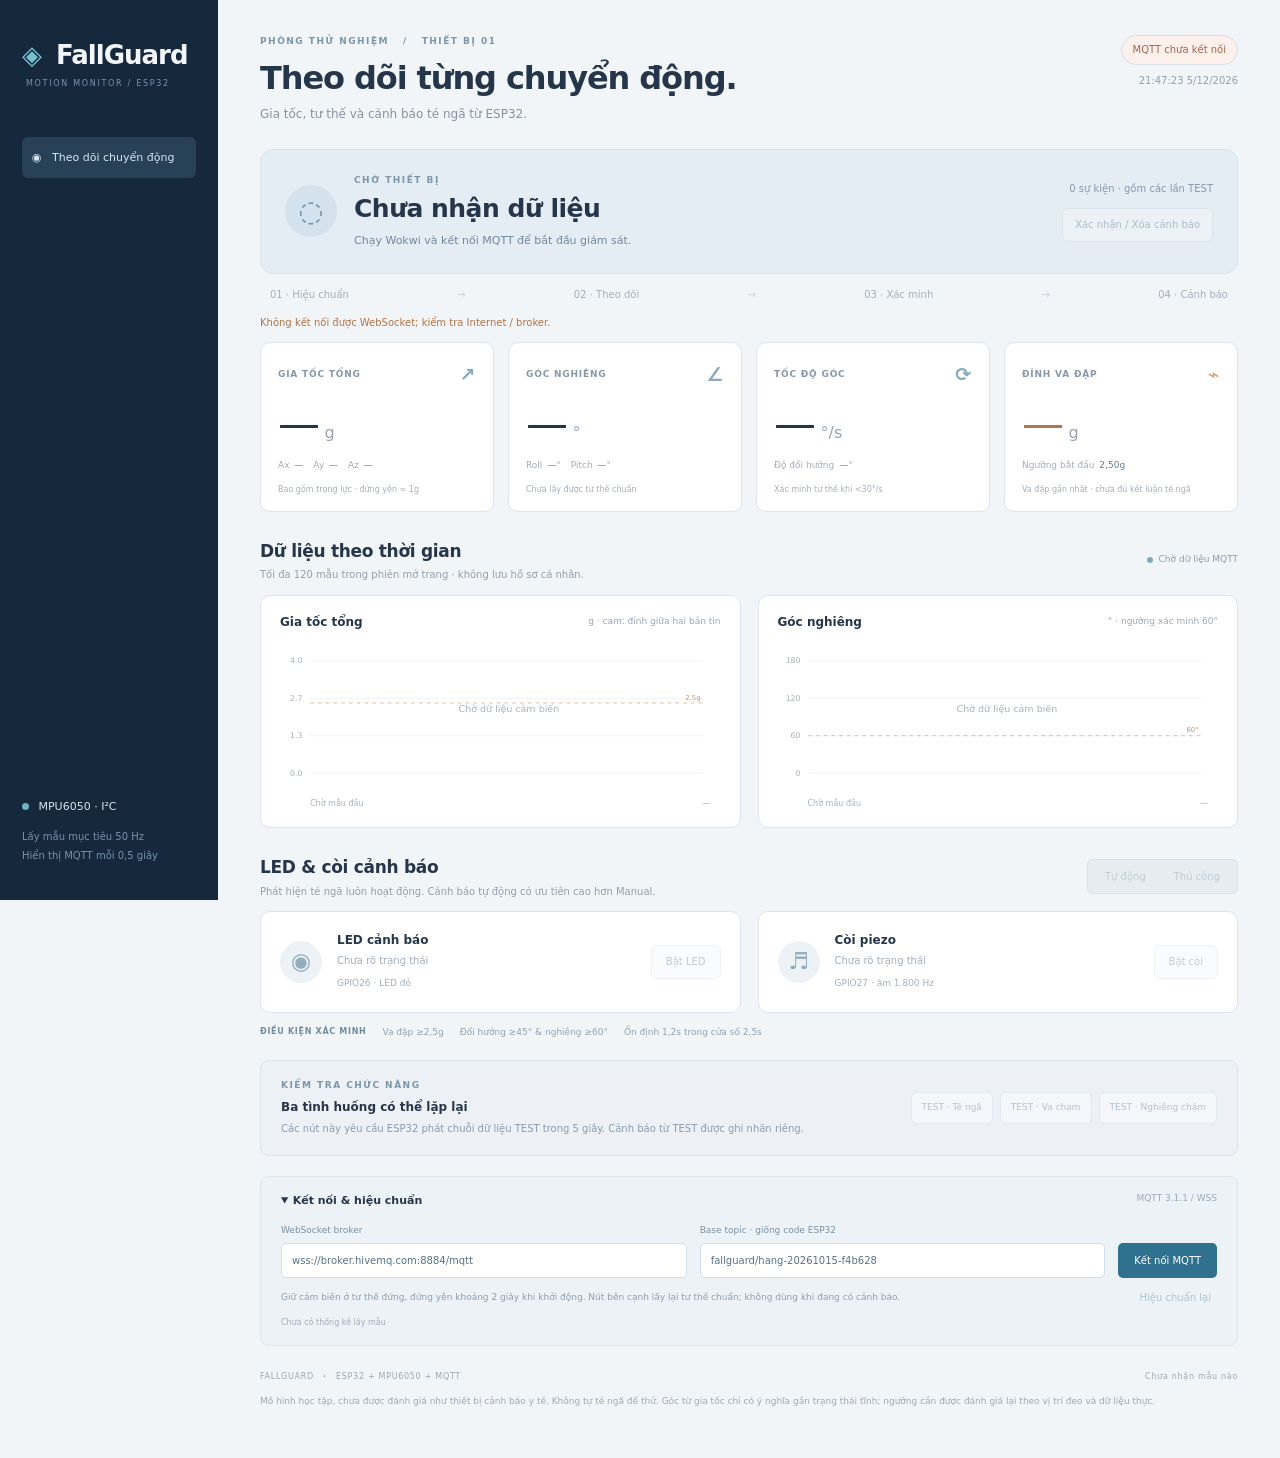
==== index.html @ 6bce3bbc "update" ====
<!doctype html><html lang="vi"><head><meta charset="utf-8"><meta name="viewport" content="width=device-width,initial-scale=1"><meta name="theme-color" content="#15283c"><meta name="description" content="Mô hình ESP32 MPU6050: giám sát gia tốc, góc nghiêng và cảnh báo té ngã qua MQTT."><title>FallGuard · ESP32 MPU6050</title><link rel="stylesheet" href="styles.css"><script src="mqtt-wire.js" defer></script><script src="app.js" defer></script></head>
<body><div class="app"><aside><a class="brand" href="#"><span>◈</span> FallGuard</a><div class="subbrand">MOTION MONITOR / ESP32</div><div class="nav active">◉ &nbsp; Theo dõi chuyển động</div><div class="aside-bottom"><div class="device-indicator"></div> MPU6050 · I²C<small>Lấy mẫu mục tiêu 50 Hz<br>Hiển thị MQTT mỗi 0,5 giây</small></div></aside><main>
<header><div><div class="eyebrow">PHÒNG THỬ NGHIỆM &nbsp; / &nbsp; THIẾT BỊ 01</div><h1>Theo dõi từng chuyển động.</h1><p>Gia tốc, tư thế và cảnh báo té ngã từ ESP32.</p></div><div class="header-meta"><span id="connection" class="badge">Chưa kết nối</span><small id="clock"></small></div></header>
<section id="status-panel" class="status-panel"><div class="status-main"><div id="status-icon" class="status-icon">◌</div><div><div class="eyebrow" id="source-label">CHỜ THIẾT BỊ</div><h2 id="stage-title">Chưa nhận dữ liệu</h2><p id="stage-description">Chạy Wokwi và kết nối MQTT để bắt đầu giám sát.</p></div></div><div class="status-actions"><span id="event-count">0 sự kiện trong lần khởi động</span><button id="ack-btn" disabled>Xác nhận / Xóa cảnh báo</button></div></section>
<div class="process"><span id="step-cal">01 · Hiệu chuẩn</span><i>→</i><span id="step-ready">02 · Theo dõi</span><i>→</i><span id="step-verify">03 · Xác minh</span><i>→</i><span id="step-alarm">04 · Cảnh báo</span></div>
<div id="notice" class="notice" role="status" aria-live="polite">Chờ dữ liệu mới từ ESP32. Nút điều khiển được khóa khi thiết bị chưa trực tuyến.</div>
<section class="metric-grid" aria-label="Số đo chuyển động">
<article class="metric"><div class="metric-label">GIA TỐC TỔNG <span>↗</span></div><div class="value"><span id="accel" class="sensor-value">—</span><small>g</small></div><div class="axis-values"><span>Ax <b id="ax" class="sensor-value">—</b></span><span>Ay <b id="ay" class="sensor-value">—</b></span><span>Az <b id="az" class="sensor-value">—</b></span></div><div class="metric-note">Bao gồm trọng lực · đứng yên ≈ 1g</div></article>
<article class="metric"><div class="metric-label">GÓC NGHIÊNG <span>∠</span></div><div class="value"><span id="tilt" class="sensor-value">—</span><small>°</small></div><div class="axis-values"><span>Roll <b id="roll" class="sensor-value">—</b>°</span><span>Pitch <b id="pitch" class="sensor-value">—</b>°</span></div><div id="angle-note" class="metric-note">So với tư thế đứng đã hiệu chuẩn</div></article>
<article class="metric"><div class="metric-label">TỐC ĐỘ GÓC <span>⟳</span></div><div class="value"><span id="gyro" class="sensor-value">—</span><small>°/s</small></div><div class="axis-values"><span>Độ đổi hướng <b id="change" class="sensor-value">—</b>°</span></div><div class="metric-note">Xác minh tư thế khi &lt;30°/s</div></article>
<article class="metric peak"><div class="metric-label">ĐỈNH VA ĐẬP <span>⌁</span></div><div class="value"><span id="peak" class="sensor-value">—</span><small>g</small></div><div class="axis-values"><span>Ngưỡng bắt đầu <b>2,50g</b></span></div><div class="metric-note">Va đập gần nhất · chưa đủ kết luận té ngã</div></article>
</section>
<section class="section-heading"><div><h2>Dữ liệu theo thời gian</h2><p>Tối đa 120 mẫu trong phiên mở trang · không lưu hồ sơ cá nhân.</p></div><span class="live-key"><i></i><span id="chart-source">Chờ dữ liệu MQTT</span></span></section>
<section class="chart-grid"><article class="panel"><div class="chart-title"><h3>Gia tốc tổng</h3><span>g · cam: đỉnh giữa hai bản tin</span></div><svg id="accel-chart" viewBox="0 0 510 180" role="img" aria-label="Biểu đồ gia tốc tổng theo thời gian"></svg><div class="chart-labels"><span class="chart-first">Chờ mẫu đầu</span><span class="chart-last">—</span></div></article><article class="panel"><div class="chart-title"><h3>Góc nghiêng</h3><span>° · ngưỡng xác minh 60°</span></div><svg id="tilt-chart" viewBox="0 0 510 180" role="img" aria-label="Biểu đồ góc nghiêng theo thời gian"></svg><div class="chart-labels"><span class="chart-first">Chờ mẫu đầu</span><span class="chart-last">—</span></div></article></section>
<section class="section-heading"><div><h2>LED & còi cảnh báo</h2><p id="mode-help">Phát hiện té ngã vẫn hoạt động trong cả hai chế độ.</p></div><div class="segmented"><button id="auto-btn" class="selected">Tự động</button><button id="manual-btn">Thủ công</button></div></section>
<section class="output-grid"><article class="panel output"><div class="output-icon">◉</div><div><h3>LED cảnh báo</h3><p id="led-state">Chưa rõ trạng thái</p><small>GPIO26 · LED đỏ</small></div><button id="led-btn" class="output-button" disabled aria-pressed="false">Bật LED</button></article><article class="panel output"><div class="output-icon">♬</div><div><h3>Còi piezo</h3><p id="buzzer-state">Chưa rõ trạng thái</p><small>GPIO27 · âm 1.800 Hz</small></div><button id="buzzer-btn" class="output-button" disabled aria-pressed="false">Bật còi</button></article></section>
<div class="rule-strip"><b>ĐIỀU KIỆN XÁC MINH</b><span>Va đập ≥2,5g</span><span>Đổi hướng ≥45° & nghiêng ≥60°</span><span>Ổn định 1,2s trong cửa sổ 2,5s</span></div>
<section class="test-panel"><div><div class="eyebrow">KIỂM TRA CHỨC NĂNG</div><h3>Ba tình huống có thể lặp lại</h3><p>Các nút này yêu cầu ESP32 phát chuỗi dữ liệu TEST trong 5 giây. Cảnh báo từ TEST được ghi nhãn riêng.</p></div><div class="test-buttons"><button id="test-fall">TEST · Té ngã</button><button id="test-bump">TEST · Va chạm</button><button id="test-tilt">TEST · Nghiêng chậm</button></div></section>
<details class="settings" open><summary>Kết nối & hiệu chuẩn <span>MQTT 3.1.1 / WSS</span></summary><form id="settings-form"><label>WebSocket broker<input id="broker-url" type="url" value="wss://broker.hivemq.com:8884/mqtt" required></label><label>Base topic · giống code ESP32<input id="base-topic" value="fallguard/hang-20261015-f4b628" required maxlength="120"></label><button type="submit" class="primary">Kết nối MQTT</button></form><div class="settings-bottom"><p>Giữ cảm biến ở tư thế đứng, đứng yên khoảng 2 giây khi khởi động. Nút bên cạnh lấy lại tư thế chuẩn; không dùng khi đang có cảnh báo.</p><button id="calibrate-btn" disabled>Hiệu chuẩn lại</button></div><div id="timing-note" class="timing-note">Chưa có thống kê lấy mẫu</div></details>
<footer><span>FALLGUARD <b>·</b> ESP32 + MPU6050 + MQTT</span><span id="last-seen">Chưa nhận mẫu nào</span></footer><p class="prototype-note">Mô hình học tập, chưa được đánh giá như thiết bị cảnh báo y tế. Không tự té ngã để thử. Góc từ gia tốc chỉ có ý nghĩa gần trạng thái tĩnh; ngưỡng cần được đánh giá lại theo vị trí đeo và dữ liệu thực.</p>
</main></div></body></html>
---- styles.css ----
:root{--ink:#26364a;--muted:#8792a0;--line:#dde4eb;--blue:#277eaa;--orange:#df9954;--nav:#15283c}*{box-sizing:border-box}body{margin:0;background:#f2f5f8;color:var(--ink);font:14px/1.55 system-ui,-apple-system,"Segoe UI",sans-serif}button,input{font:inherit}button{cursor:pointer;transition:background .15s}button:disabled{cursor:not-allowed;opacity:.4}button:focus-visible,a:focus-visible,summary:focus-visible{outline:3px solid #82c8dc;outline-offset:3px}.app{display:flex;min-height:100vh}aside{position:fixed;inset:0 auto 0 0;width:218px;background:var(--nav);color:#d9e6f1;padding:35px 22px;display:flex;flex-direction:column}.brand{font-size:26px;font-weight:650;color:#f2f6fb;text-decoration:none;letter-spacing:-1px}.brand span{color:#77c0d0;margin-right:7px}.subbrand{font-size:8px;letter-spacing:1.7px;color:#7695af;margin:3px 0 46px 4px}.nav{padding:12px 10px;border-radius:6px;font-size:11px}.active{background:#284156}.aside-bottom{margin-top:auto;font-size:11px}.aside-bottom small{display:block;margin-top:12px;font-size:10px;color:#7793ab;line-height:1.9}.device-indicator{display:inline-block;width:7px;height:7px;border-radius:50%;background:#6fb2c0;margin-right:6px}main{margin-left:218px;max-width:1550px;width:calc(100% - 218px);padding:35px 42px}header{display:flex;justify-content:space-between;gap:20px;align-items:flex-start;margin-bottom:25px}.eyebrow{font-size:9px;letter-spacing:1.5px;font-weight:650;color:#7b96ab}h1{font-size:clamp(24px,2.5vw,35px);font-weight:550;letter-spacing:-1.1px;margin:9px 0 7px;line-height:1.25}header p{color:var(--muted);font-size:12px;margin:0}.header-meta{text-align:right;min-width:150px}.header-meta small{display:block;font-size:10px;color:#91a0ae;margin-top:8px}.badge{display:inline-block;border:1px solid #d7e0e9;background:#fff;border-radius:30px;padding:6px 11px;font-size:10px}.badge.good{color:#257c83;background:#e5f2f3;border-color:#cde6e8}.badge.bad{background:#fcf0ec;color:#a5634d}.status-panel{background:#e5edf4;border:1px solid #d6e3ed;border-radius:13px;padding:24px;display:flex;justify-content:space-between;gap:20px;align-items:center}.status-main{display:flex;align-items:center;gap:17px}.status-icon{height:52px;width:52px;display:grid;place-items:center;flex-shrink:0;background:#d4e2ed;border-radius:50%;font-size:29px;color:#7194ac}.status-main h2{font-size:25px;font-weight:550;letter-spacing:-.5px;margin:3px 0}.status-main p{font-size:11px;margin:0;color:#6f879c;max-width:620px}.status-actions{text-align:right}.status-actions>span{display:block;font-size:10px;color:#8298aa;margin-bottom:12px}.status-actions button{border:1px solid #c9d9e5;background:#f5f8fb;color:#57748b;padding:8px 12px;border-radius:6px;font-size:10px;white-space:nowrap}.status-panel.alarm{background:#fff0e9;border-color:#efc8b6}.alarm .status-icon{background:#f5d2c2;color:#b35c37}.alarm .status-main h2{color:#a64c2c}.alarm .status-main p{color:#ad765c}.alarm .status-actions button{color:#fff;background:#b96844;border-color:#b96844}.status-panel.verify{background:#fff5e2;border-color:#ead8ad}.status-panel.fault{background:#f7eaea;border-color:#e3caca}.process{display:flex;justify-content:space-between;align-items:center;padding:13px 10px 2px;font-size:10px;color:#a5aeb8}.process i{font-style:normal;color:#c6ced6}.process .current{font-weight:700;color:#3b7fa1}.process .alarm-current{color:#bb6746;font-weight:700}.notice{min-height:37px;font-size:10px;color:#7f8d9c;padding:10px 0 8px}.notice.warn{color:#b17345}.metric-grid{display:grid;grid-template-columns:repeat(4,1fr);gap:14px}.metric{border:1px solid var(--line);background:#fff;border-radius:10px;padding:17px 17px 15px}.metric-label{display:flex;justify-content:space-between;align-items:center;font-size:9px;letter-spacing:.8px;color:#8798aa;font-weight:650}.metric-label>span{font-size:19px;color:#88aabd}.value{font-size:42px;line-height:1.65;letter-spacing:-1.5px;font-weight:500}.value small{font-size:16px;color:#97a5b1;font-weight:400;margin-left:6px;letter-spacing:0}.axis-values{display:flex;gap:10px;flex-wrap:wrap;font-size:9px;color:#a1acb7;min-height:16px}.axis-values b{color:#63798f;font-weight:500;margin-left:2px}.metric-note{font-size:8px;color:#a3aeb9;margin-top:9px}.peak .metric-label>span{color:#d7a06c}.peak .value{color:#ab7850}.section-heading{display:flex;align-items:center;justify-content:space-between;gap:15px;margin:26px 0 12px}.section-heading h2{font-size:17px;font-weight:600;letter-spacing:-.3px;margin:0}.section-heading p{color:#929eaa;font-size:10px;margin:3px 0 0}.live-key{display:flex;align-items:center;gap:6px;white-space:nowrap;font-size:9px;color:#8c9eac}.live-key i{height:6px;width:6px;background:#79aebd;border-radius:50%}.chart-grid,.output-grid{display:grid;grid-template-columns:1fr 1fr;gap:17px}.panel{background:#fff;border:1px solid var(--line);border-radius:10px;padding:17px 19px}h3{font-size:12px;font-weight:600;margin:0}.chart-title{display:flex;justify-content:space-between;align-items:center;margin-bottom:10px}.chart-title span{font-size:9px;color:#99a7b5}.chart-grid svg{display:block;width:100%;height:auto}.chart-labels{display:flex;justify-content:space-between;font-size:8px;color:#a5b1bd;margin:1px 10px 0 30px}.segmented{display:flex;border:1px solid #d5e0e9;background:#e6edf2;padding:3px;border-radius:6px}.segmented button{background:transparent;border:0;font-size:10px;color:#889dad;padding:6px 14px;border-radius:4px}.segmented .selected{background:#fff;color:#476d89;box-shadow:0 1px 3px #14263910}.output{display:flex;align-items:center;gap:15px;padding:19px}.output-icon{display:grid;place-items:center;background:#ecf2f6;border-radius:50%;height:42px;width:42px;color:#94adbd;font-size:23px}.output>div:nth-child(2){flex:1}.output p{font-size:10px;color:#a2adb7;margin:3px 0}.output p.on{color:#367f99}.output small{font-size:9px;color:#a0afbb}.output-button{font-size:10px;white-space:nowrap;border:1px solid #d5e1e9;background:#f1f6f9;color:#5f8196;padding:8px 14px;border-radius:6px}.output-button.on{background:#347b99;color:white;border-color:#347b99}.rule-strip{display:flex;gap:16px;flex-wrap:wrap;font-size:9px;color:#91a0ae;padding:13px 0 20px}.rule-strip b{color:#718ca0;font-size:8px;letter-spacing:.7px}.test-panel{display:flex;justify-content:space-between;gap:20px;background:#edf1f6;border:1px solid #dce4ee;border-radius:9px;padding:18px 20px;align-items:center}.test-panel h3{margin:5px 0}.test-panel p{font-size:10px;color:#8b9aaa;max-width:570px;margin:0}.test-buttons{display:flex;gap:7px;flex-wrap:wrap;justify-content:flex-end}.test-buttons button{font-size:9px;padding:8px 10px;background:#fff;border:1px solid #cfdce8;border-radius:5px;color:#607e96;white-space:nowrap}.settings{background:#edf2f6;border:1px solid #dce5ed;border-radius:9px;padding:15px 20px;margin-top:20px}summary{font-size:11px;font-weight:600;cursor:pointer}summary span{float:right;color:#99a9b8;font-size:9px;font-weight:400}form{display:flex;gap:13px;align-items:flex-end;margin:15px 0 10px}label{flex:1;display:block;font-size:9px;color:#7891a5}input{width:100%;display:block;padding:9px 10px;border-radius:5px;border:1px solid #d2dee8;background:#fff;color:#56728a;font-size:10px;margin-top:5px}input:focus{outline:2px solid #84b8cc}.primary{padding:10px 16px;background:#2f718e;color:white;border:0;border-radius:5px;font-size:10px;white-space:nowrap}.settings-bottom{display:flex;justify-content:space-between;align-items:center;gap:20px}.settings-bottom p{max-width:800px;font-size:9px;color:#8b9fae;margin:3px 0}.settings-bottom button{border:0;background:transparent;font-size:10px;color:#4d829f;white-space:nowrap}.timing-note{font-size:8px;color:#9eacb8;margin-top:9px}footer{font-size:8px;letter-spacing:.7px;color:#98a7b3;display:flex;justify-content:space-between;gap:15px;padding:25px 0 7px}footer b{margin:0 6px}.prototype-note{font-size:9px;color:#9ba8b3;margin:4px 0 15px;line-height:1.6}@media(min-width:1700px){main{margin-left:auto;margin-right:auto;padding-left:230px;width:1600px}}@media(max-width:1150px){aside{width:172px;padding:30px 15px}.brand{font-size:24px}.subbrand{font-size:7px;letter-spacing:1px}main{margin-left:172px;width:calc(100% - 172px);padding:30px 24px}.metric-grid{gap:10px}.metric{padding:15px 12px}.value{font-size:36px}.axis-values{gap:5px;font-size:8px}.metric-note{font-size:7px}.status-main h2{font-size:22px}.status-icon{width:42px;height:42px}.status-main{gap:12px}.test-panel{display:block}.test-buttons{justify-content:flex-start;margin-top:12px}}@media(max-width:760px){aside{display:none}main{margin:0;width:100%;padding:25px 17px}h1{font-size:27px}.header-meta{min-width:100px}.header-meta small{font-size:8px}.eyebrow{font-size:8px;letter-spacing:1px}.status-panel{padding:18px;display:block}.status-main h2{font-size:22px}.status-main p{font-size:10px}.status-actions{display:flex;justify-content:space-between;align-items:center;gap:15px;margin:15px 0 0 54px}.status-actions>span{font-size:8px;margin:0}.status-actions button{font-size:8px;padding:7px 9px}.process{font-size:8px;gap:5px;padding-left:0;padding-right:0}.metric-grid{grid-template-columns:1fr 1fr;gap:12px}.metric{padding:16px}.value{font-size:42px}.metric-note{font-size:8px}.axis-values{font-size:9px;gap:12px}.chart-grid{grid-template-columns:1fr}.chart-title span{font-size:8px}.output-grid{grid-template-columns:1fr}.section-heading h2{font-size:16px}.section-heading p{font-size:9px}.segmented button{padding:6px 9px}.live-key{font-size:8px}.rule-strip{gap:7px}.rule-strip b{width:100%}.settings{padding:14px}form{flex-direction:column;align-items:stretch}summary>span{display:none}.settings-bottom{display:block}.settings-bottom button{padding:8px 0}footer{font-size:7px}.status-main{align-items:flex-start}.prototype-note{font-size:8px}.notice{font-size:9px}}
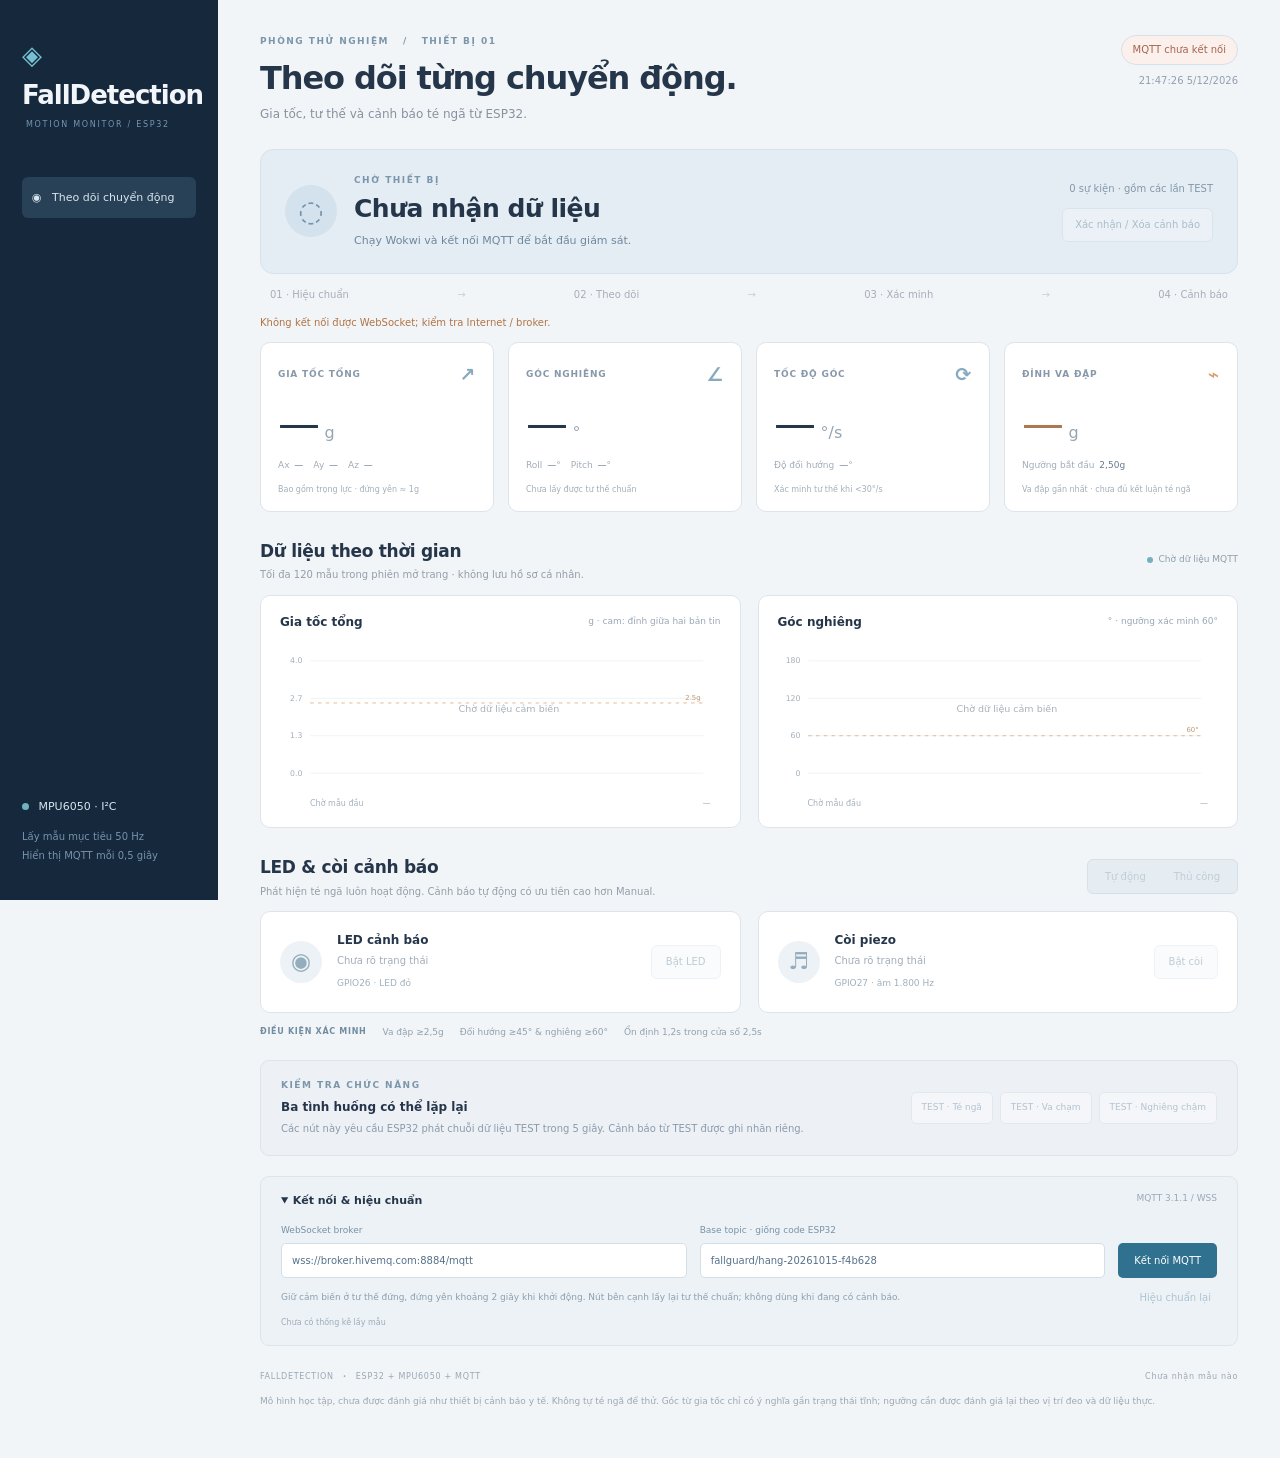
==== commit ddc9edeb: "upt index" ====
--- a/index.html
+++ b/index.html
@@ -1,5 +1,5 @@
-<!doctype html><html lang="vi"><head><meta charset="utf-8"><meta name="viewport" content="width=device-width,initial-scale=1"><meta name="theme-color" content="#15283c"><meta name="description" content="Mô hình ESP32 MPU6050: giám sát gia tốc, góc nghiêng và cảnh báo té ngã qua MQTT."><title>FallGuard · ESP32 MPU6050</title><link rel="stylesheet" href="styles.css"><script src="mqtt-wire.js" defer></script><script src="app.js" defer></script></head>
-<body><div class="app"><aside><a class="brand" href="#"><span>◈</span> FallGuard</a><div class="subbrand">MOTION MONITOR / ESP32</div><div class="nav active">◉ &nbsp; Theo dõi chuyển động</div><div class="aside-bottom"><div class="device-indicator"></div> MPU6050 · I²C<small>Lấy mẫu mục tiêu 50 Hz<br>Hiển thị MQTT mỗi 0,5 giây</small></div></aside><main>
+<!doctype html><html lang="vi"><head><meta charset="utf-8"><meta name="viewport" content="width=device-width,initial-scale=1"><meta name="theme-color" content="#15283c"><meta name="description" content="Mô hình ESP32 MPU6050: giám sát gia tốc, góc nghiêng và cảnh báo té ngã qua MQTT."><title>FallDetection · ESP32 MPU6050</title><link rel="stylesheet" href="styles.css"><script src="mqtt-wire.js" defer></script><script src="app.js" defer></script></head>
+<body><div class="app"><aside><a class="brand" href="#"><span>◈</span> FallDetection</a><div class="subbrand">MOTION MONITOR / ESP32</div><div class="nav active">◉ &nbsp; Theo dõi chuyển động</div><div class="aside-bottom"><div class="device-indicator"></div> MPU6050 · I²C<small>Lấy mẫu mục tiêu 50 Hz<br>Hiển thị MQTT mỗi 0,5 giây</small></div></aside><main>
 <header><div><div class="eyebrow">PHÒNG THỬ NGHIỆM &nbsp; / &nbsp; THIẾT BỊ 01</div><h1>Theo dõi từng chuyển động.</h1><p>Gia tốc, tư thế và cảnh báo té ngã từ ESP32.</p></div><div class="header-meta"><span id="connection" class="badge">Chưa kết nối</span><small id="clock"></small></div></header>
 <section id="status-panel" class="status-panel"><div class="status-main"><div id="status-icon" class="status-icon">◌</div><div><div class="eyebrow" id="source-label">CHỜ THIẾT BỊ</div><h2 id="stage-title">Chưa nhận dữ liệu</h2><p id="stage-description">Chạy Wokwi và kết nối MQTT để bắt đầu giám sát.</p></div></div><div class="status-actions"><span id="event-count">0 sự kiện trong lần khởi động</span><button id="ack-btn" disabled>Xác nhận / Xóa cảnh báo</button></div></section>
 <div class="process"><span id="step-cal">01 · Hiệu chuẩn</span><i>→</i><span id="step-ready">02 · Theo dõi</span><i>→</i><span id="step-verify">03 · Xác minh</span><i>→</i><span id="step-alarm">04 · Cảnh báo</span></div>
@@ -17,5 +17,5 @@
 <div class="rule-strip"><b>ĐIỀU KIỆN XÁC MINH</b><span>Va đập ≥2,5g</span><span>Đổi hướng ≥45° & nghiêng ≥60°</span><span>Ổn định 1,2s trong cửa sổ 2,5s</span></div>
 <section class="test-panel"><div><div class="eyebrow">KIỂM TRA CHỨC NĂNG</div><h3>Ba tình huống có thể lặp lại</h3><p>Các nút này yêu cầu ESP32 phát chuỗi dữ liệu TEST trong 5 giây. Cảnh báo từ TEST được ghi nhãn riêng.</p></div><div class="test-buttons"><button id="test-fall">TEST · Té ngã</button><button id="test-bump">TEST · Va chạm</button><button id="test-tilt">TEST · Nghiêng chậm</button></div></section>
 <details class="settings" open><summary>Kết nối & hiệu chuẩn <span>MQTT 3.1.1 / WSS</span></summary><form id="settings-form"><label>WebSocket broker<input id="broker-url" type="url" value="wss://broker.hivemq.com:8884/mqtt" required></label><label>Base topic · giống code ESP32<input id="base-topic" value="fallguard/hang-20261015-f4b628" required maxlength="120"></label><button type="submit" class="primary">Kết nối MQTT</button></form><div class="settings-bottom"><p>Giữ cảm biến ở tư thế đứng, đứng yên khoảng 2 giây khi khởi động. Nút bên cạnh lấy lại tư thế chuẩn; không dùng khi đang có cảnh báo.</p><button id="calibrate-btn" disabled>Hiệu chuẩn lại</button></div><div id="timing-note" class="timing-note">Chưa có thống kê lấy mẫu</div></details>
-<footer><span>FALLGUARD <b>·</b> ESP32 + MPU6050 + MQTT</span><span id="last-seen">Chưa nhận mẫu nào</span></footer><p class="prototype-note">Mô hình học tập, chưa được đánh giá như thiết bị cảnh báo y tế. Không tự té ngã để thử. Góc từ gia tốc chỉ có ý nghĩa gần trạng thái tĩnh; ngưỡng cần được đánh giá lại theo vị trí đeo và dữ liệu thực.</p>
+<footer><span>FALLDETECTION <b>·</b> ESP32 + MPU6050 + MQTT</span><span id="last-seen">Chưa nhận mẫu nào</span></footer><p class="prototype-note">Mô hình học tập, chưa được đánh giá như thiết bị cảnh báo y tế. Không tự té ngã để thử. Góc từ gia tốc chỉ có ý nghĩa gần trạng thái tĩnh; ngưỡng cần được đánh giá lại theo vị trí đeo và dữ liệu thực.</p>
 </main></div></body></html>
